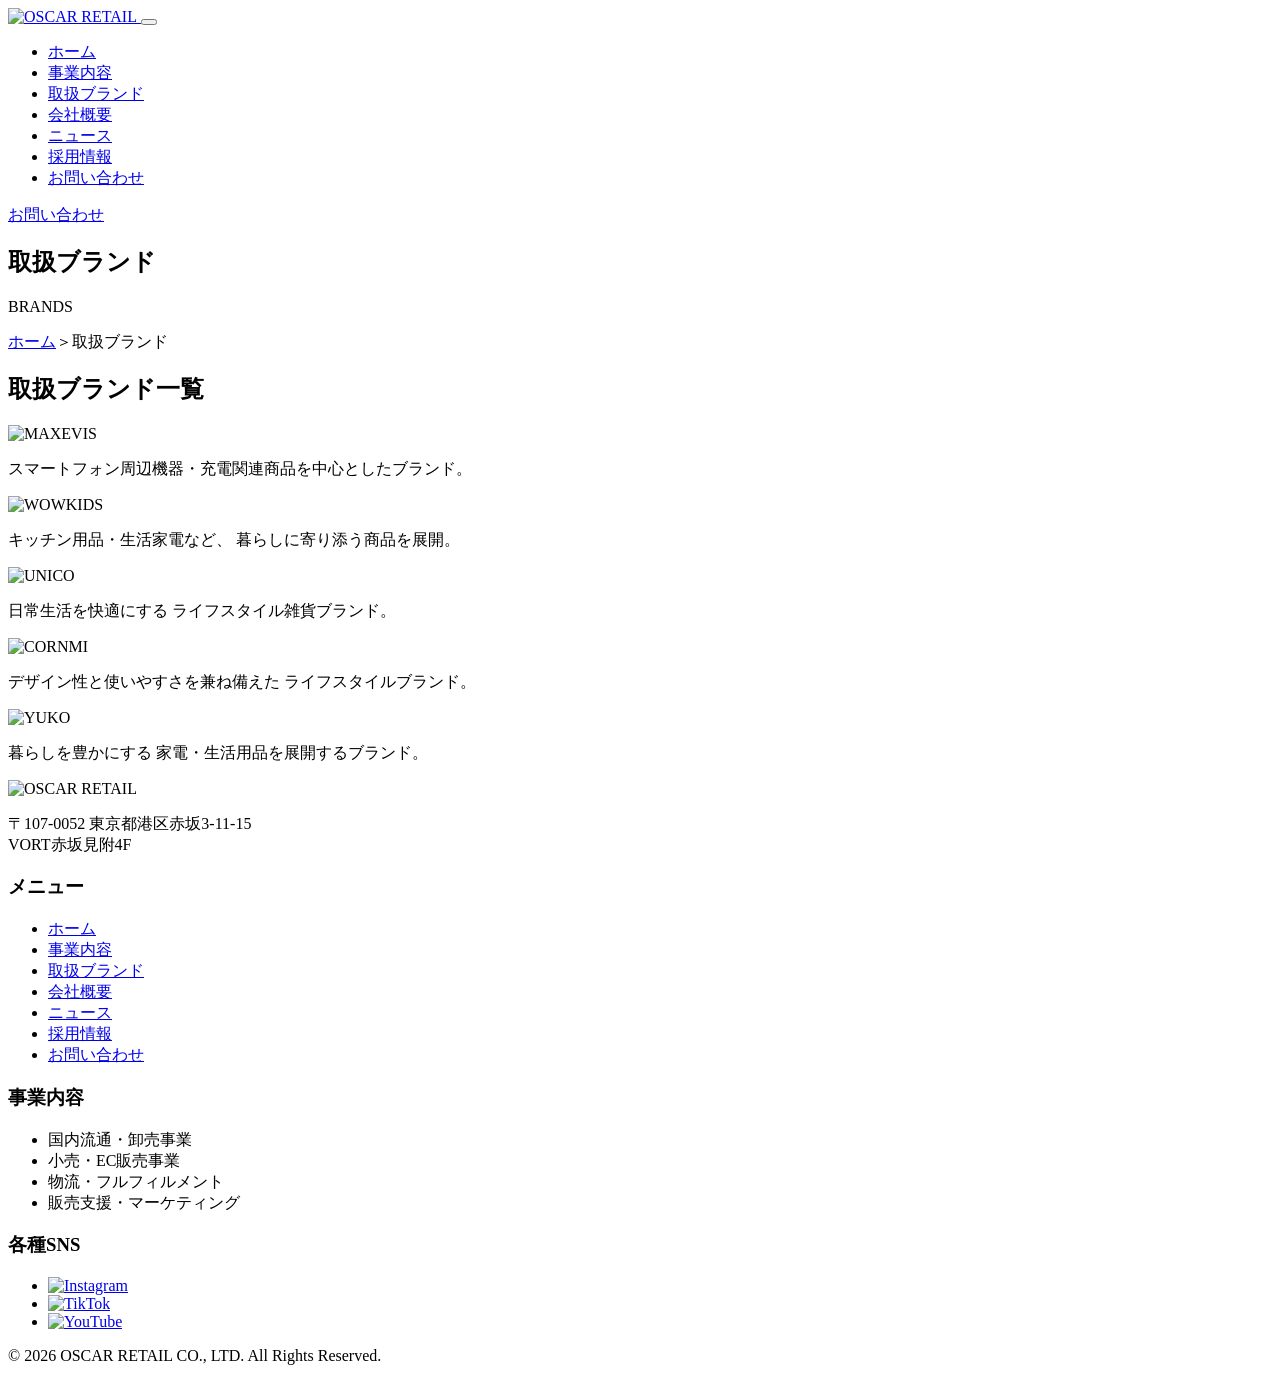
==== brands.html @ 64725816 "Create brands.html" ====
<!doctype html>
<html lang="ja">
<head>
  <meta charset="UTF-8">
  <meta name="viewport" content="width=device-width, initial-scale=1.0">
  <title>取扱ブランド｜OSCAR RETAIL</title>
  <link rel="stylesheet" href="CSS/style.css">
</head>

<body>

<header class="header">

  <div class="header-inner">

      <a href="Retail.html" class="logo">

      <img src="images/retail_logo.png" alt="OSCAR RETAIL">
    </a>

    <!-- ハンバーガー -->
    <button class="menu-btn" id="menuBtn">
      <span></span>
      <span></span>
      <span></span>
    </button>

    <nav class="nav" id="globalNav">

      <ul>
        <li><a href="Retail.html">ホーム</a></li>
        <li><a href="business.html">事業内容</a></li>
        <li><a href="brands.html">取扱ブランド</a></li>
        <li><a href="company.html">会社概要</a></li>
        <li><a href="news.html">ニュース</a></li>
        <li><a href="recruit.html">採用情報</a></li>
        <li><a href="contact.html">お問い合わせ</a></li>
      </ul>

      <a href="contact.html" class="contact-btn">
        お問い合わせ
      </a>

    </nav>

  </div>

</header>

<section class="page-visual">
  <div class="container page-visual-inner">
    <div>
      <h1>取扱ブランド</h1>
      <p>BRANDS</p>
    </div>
  </div>
</section>

<div class="breadcrumb">
  <div class="container">
    <a href="Retail.html">ホーム</a><span>＞</span><span>取扱ブランド</span>
  </div>
</div>

<section class="sub-section">
  <div class="container">

    <h2 class="company-section-title">
      取扱ブランド一覧
    </h2>

    <div class="brand-page-grid">

      <div class="brand-page-card">

        <div class="brand-page-logo">
          <img src="images/maxevis_logo.png" alt="MAXEVIS">
        </div>

        <p>
          スマートフォン周辺機器・充電関連商品を中心としたブランド。
        </p>

      </div>


      <div class="brand-page-card">

        <div class="brand-page-logo">
          <img src="images/wowkids_logo.png" alt="WOWKIDS">
        </div>

        <p>
          キッチン用品・生活家電など、
          暮らしに寄り添う商品を展開。
        </p>

      </div>


      <div class="brand-page-card">

        <div class="brand-page-logo">
          <img src="images/unico_logo.png" alt="UNICO">
        </div>

        <p>
          日常生活を快適にする
          ライフスタイル雑貨ブランド。
        </p>

      </div>


      <div class="brand-page-card">

        <div class="brand-page-logo">
          <img src="images/cornmi_logo.png" alt="CORNMI">
        </div>

        <p>
          デザイン性と使いやすさを兼ね備えた
          ライフスタイルブランド。
        </p>

      </div>


      <div class="brand-page-card">

        <div class="brand-page-logo">
          <img src="images/yuko_logo.png" alt="YUKO">
        </div>

        <p>
          暮らしを豊かにする
          家電・生活用品を展開するブランド。
        </p>

      </div>

    </div>

  </div>
</section>

 <!-- FOOTER -->
  <footer>

    <div class="container">

      <div class="footer-inner">

        <div>
          <div class="footer-logo">
            <img src="images/retail_logowhite.png" alt="OSCAR RETAIL">
          </div>
		  <p>
            〒107-0052 東京都港区赤坂3-11-15 
			<br>VORT赤坂見附4F
          </p>
        </div>

        <div>
          <h3 class="footer-title">
            メニュー
          </h3>

          <ul class="footer-menu">
            <li><a href="Retail.html">ホーム</a></li>
    <li><a href="business.html">事業内容</a></li>
    <li><a href="brands.html">取扱ブランド</a></li>
    <li><a href="company.html">会社概要</a></li>
    <li><a href="news.html">ニュース</a></li>
	 <li><a href="recruit.html">採用情報</a></li>
	  <li><a href="contact.html">お問い合わせ</a></li>
          </ul>
        </div>

        <div>
          <h3 class="footer-title">
            事業内容
          </h3>

          <ul class="footer-menu">
            <li>国内流通・卸売事業</li>
            <li>小売・EC販売事業</li>
            <li>物流・フルフィルメント</li>
            <li>販売支援・マーケティング</li>
          </ul>
        </div>

        <div>
          <h3 class="footer-title">
            各種SNS
          </h3>

        <ul class="footer-sns">
           <li>
      <a href="#">
        <img src="images/instagram_icon.png" alt="Instagram">
      </a>
    </li>

    <li>
      <a href="#">
        <img src="images/tiktok_icon.png" alt="TikTok">
      </a>
    </li>

    <li>
      <a href="#">
        <img src="images/youtube_icon.png" alt="YouTube">
      </a>
    </li>
          </ul>
        </div>

      </div>

      <div class="copyright">
        <p>&copy; 2026 OSCAR RETAIL CO., LTD. All Rights Reserved.</p>
      </div>

    </div>

  </footer>
<script src="js/main.js"></script>
</body>
</html>
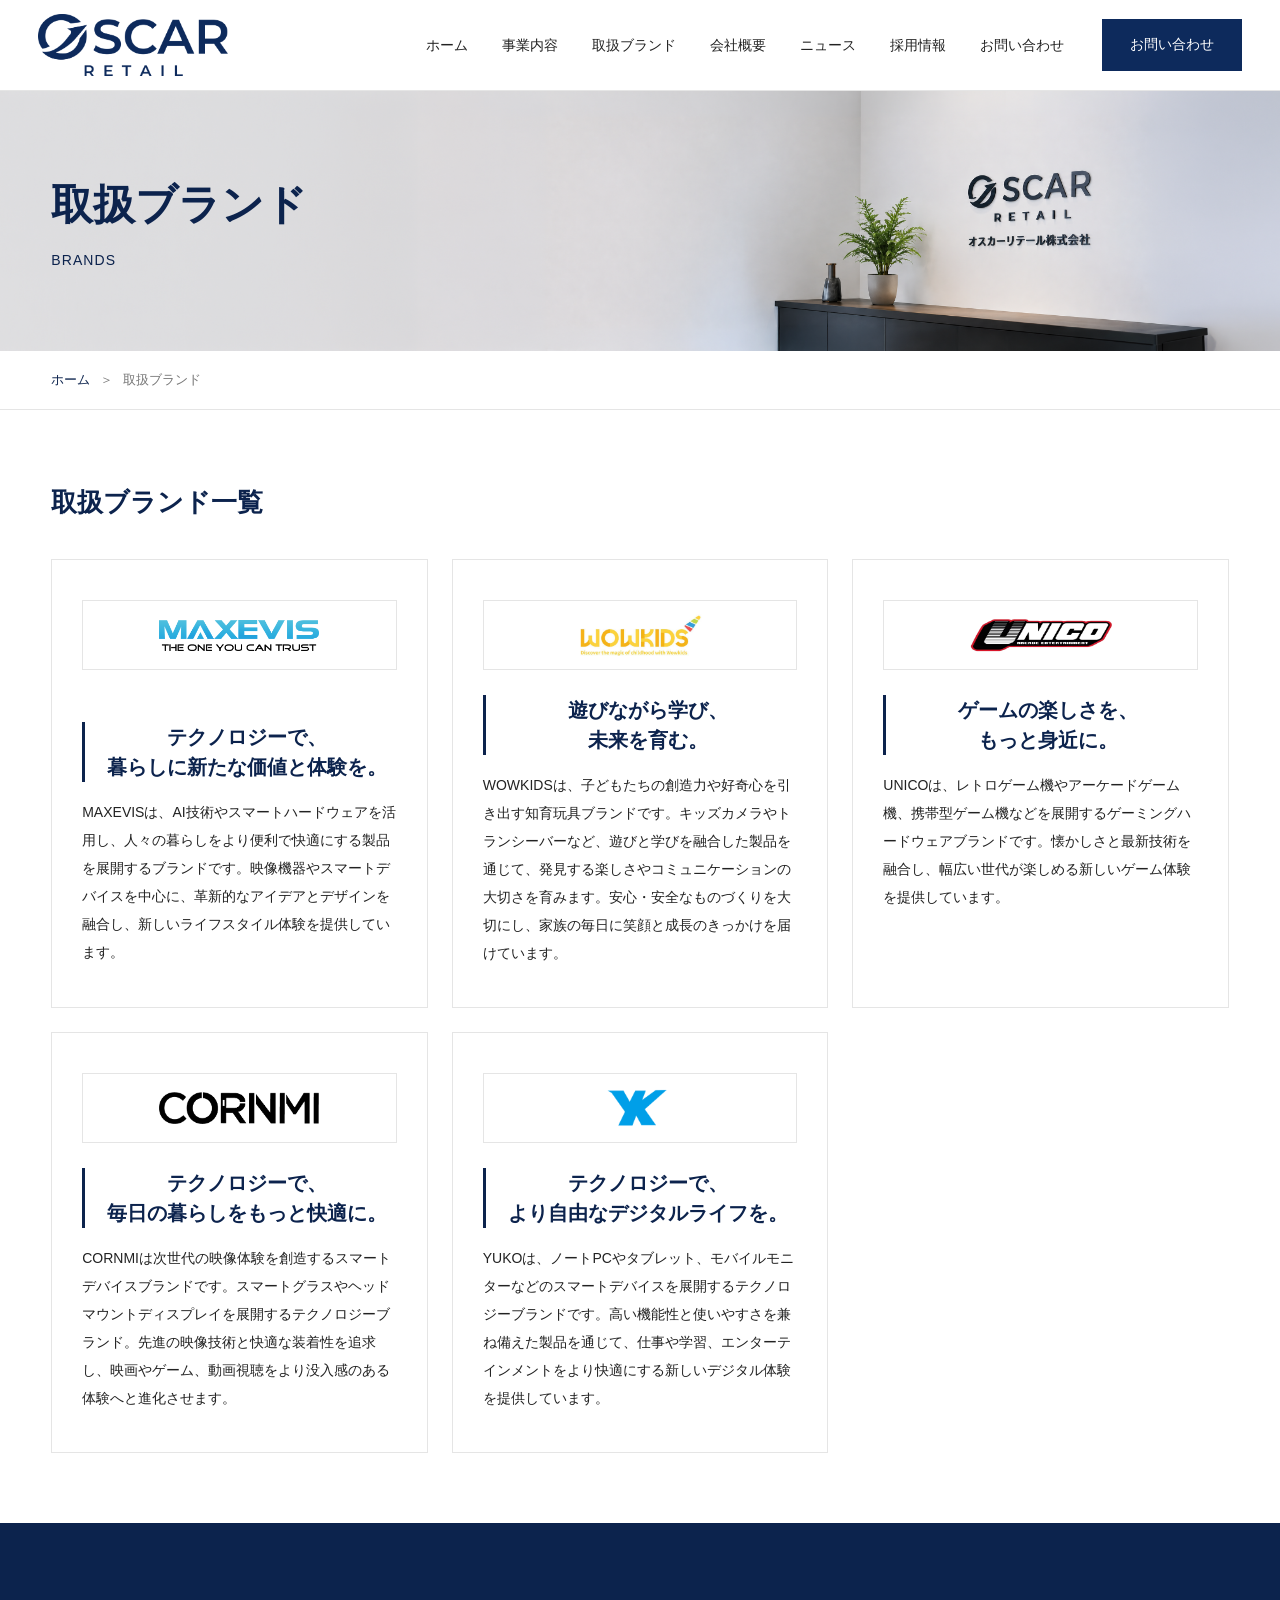
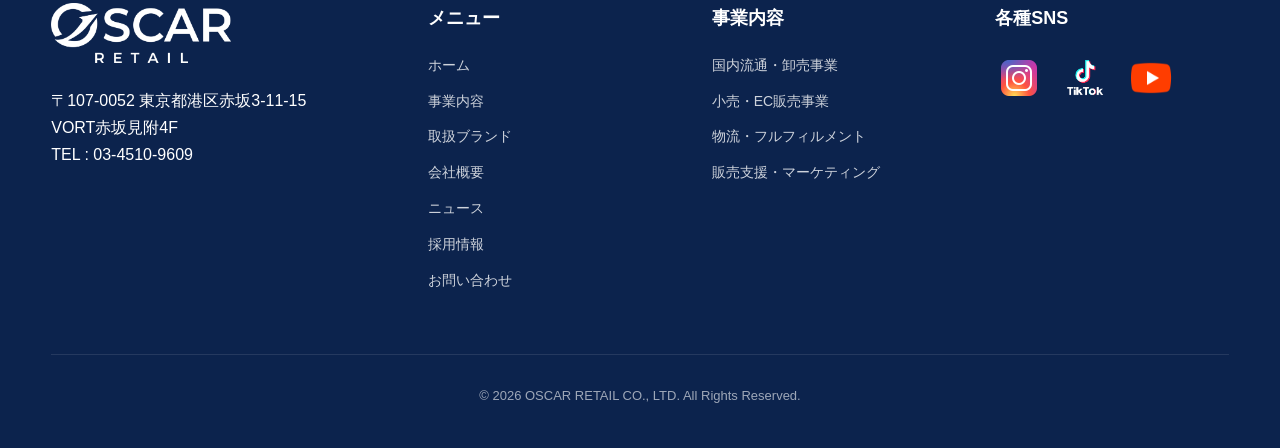
==== commit a4ba2d72: "Update brands.html" ====
--- a/brands.html
+++ b/brands.html
@@ -13,7 +13,7 @@
 
   <div class="header-inner">
 
-      <a href="Retail.html" class="logo">
+      <a href="index.html" class="logo">
 
       <img src="images/retail_logo.png" alt="OSCAR RETAIL">
     </a>
@@ -28,7 +28,7 @@
     <nav class="nav" id="globalNav">
 
       <ul>
-        <li><a href="Retail.html">ホーム</a></li>
+        <li><a href="index.html">ホーム</a></li>
         <li><a href="business.html">事業内容</a></li>
         <li><a href="brands.html">取扱ブランド</a></li>
         <li><a href="company.html">会社概要</a></li>
@@ -58,7 +58,7 @@
 
 <div class="breadcrumb">
   <div class="container">
-    <a href="Retail.html">ホーム</a><span>＞</span><span>取扱ブランド</span>
+    <a href="index.html">ホーム</a><span>＞</span><span>取扱ブランド</span>
   </div>
 </div>
 
@@ -77,8 +77,9 @@
           <img src="images/maxevis_logo.png" alt="MAXEVIS">
         </div>
 
-        <p>
-          スマートフォン周辺機器・充電関連商品を中心としたブランド。
+　　　　　　 <h3 class="brand-catch">テクノロジーで、<br>暮らしに新たな価値と体験を。</h3>
+        <p>
+          MAXEVISは、AI技術やスマートハードウェアを活用し、人々の暮らしをより便利で快適にする製品を展開するブランドです。映像機器やスマートデバイスを中心に、革新的なアイデアとデザインを融合し、新しいライフスタイル体験を提供しています。
         </p>
 
       </div>
@@ -89,10 +90,9 @@
         <div class="brand-page-logo">
           <img src="images/wowkids_logo.png" alt="WOWKIDS">
         </div>
-
-        <p>
-          キッチン用品・生活家電など、
-          暮らしに寄り添う商品を展開。
+		 <h3 class="brand-catch">遊びながら学び、<br>未来を育む。</h3>
+        <p>
+          WOWKIDSは、子どもたちの創造力や好奇心を引き出す知育玩具ブランドです。キッズカメラやトランシーバーなど、遊びと学びを融合した製品を通じて、発見する楽しさやコミュニケーションの大切さを育みます。安心・安全なものづくりを大切にし、家族の毎日に笑顔と成長のきっかけを届けています。
         </p>
 
       </div>
@@ -103,10 +103,9 @@
         <div class="brand-page-logo">
           <img src="images/unico_logo.png" alt="UNICO">
         </div>
-
-        <p>
-          日常生活を快適にする
-          ライフスタイル雑貨ブランド。
+		 <h3 class="brand-catch">ゲームの楽しさを、<br>もっと身近に。</h3>
+        <p>
+          UNICOは、レトロゲーム機やアーケードゲーム機、携帯型ゲーム機などを展開するゲーミングハードウェアブランドです。懐かしさと最新技術を融合し、幅広い世代が楽しめる新しいゲーム体験を提供しています。
         </p>
 
       </div>
@@ -117,10 +116,10 @@
         <div class="brand-page-logo">
           <img src="images/cornmi_logo.png" alt="CORNMI">
         </div>
-
-        <p>
-          デザイン性と使いやすさを兼ね備えた
-          ライフスタイルブランド。
+		 <h3 class="brand-catch">
+         テクノロジーで、<br>毎日の暮らしをもっと快適に。</h3>
+        <p>
+          CORNMIは次世代の映像体験を創造するスマートデバイスブランドです。スマートグラスやヘッドマウントディスプレイを展開するテクノロジーブランド。先進の映像技術と快適な装着性を追求し、映画やゲーム、動画視聴をより没入感のある体験へと進化させます。
         </p>
 
       </div>
@@ -131,10 +130,9 @@
         <div class="brand-page-logo">
           <img src="images/yuko_logo.png" alt="YUKO">
         </div>
-
-        <p>
-          暮らしを豊かにする
-          家電・生活用品を展開するブランド。
+		 <h3 class="brand-catch">テクノロジーで、<br>より自由なデジタルライフを。</h3>
+        <p>
+          YUKOは、ノートPCやタブレット、モバイルモニターなどのスマートデバイスを展開するテクノロジーブランドです。高い機能性と使いやすさを兼ね備えた製品を通じて、仕事や学習、エンターテインメントをより快適にする新しいデジタル体験を提供しています。
         </p>
 
       </div>
@@ -158,6 +156,7 @@
 		  <p>
             〒107-0052 東京都港区赤坂3-11-15 
 			<br>VORT赤坂見附4F
+			<br>TEL : 03-4510-9609
           </p>
         </div>
 
@@ -167,7 +166,7 @@
           </h3>
 
           <ul class="footer-menu">
-            <li><a href="Retail.html">ホーム</a></li>
+            <li><a href="index.html">ホーム</a></li>
     <li><a href="business.html">事業内容</a></li>
     <li><a href="brands.html">取扱ブランド</a></li>
     <li><a href="company.html">会社概要</a></li>
@@ -197,7 +196,7 @@
 
         <ul class="footer-sns">
            <li>
-      <a href="#">
+      <a href="https://www.instagram.com/oscarjapan.inc">
         <img src="images/instagram_icon.png" alt="Instagram">
       </a>
     </li>
@@ -209,7 +208,7 @@
     </li>
 
     <li>
-      <a href="#">
+      <a href="https://www.youtube.com/@Oscar_Japan">
         <img src="images/youtube_icon.png" alt="YouTube">
       </a>
     </li>
--- a/CSS/style.css
+++ b/CSS/style.css
@@ -0,0 +1,2842 @@
+@charset "UTF-8";
+/* CSS Document */
+ *{
+      margin:0;
+      padding:0;
+      box-sizing:border-box;
+    }
+
+    body{
+      font-family:
+      "Yu Gothic",
+      "Hiragino Kaku Gothic ProN",
+      sans-serif;
+      color:#222;
+      line-height:1.7;
+      background:#fff;
+    }
+
+    a{
+      text-decoration:none;
+      color:inherit;
+    }
+
+    img{
+      width:100%;
+      display:block;
+    }
+
+    ul{
+      list-style:none;
+    }
+
+    .container{
+      width:min(1200px, 92%);
+      margin:auto;
+    }
+
+    /* ======================
+      HEADER
+    ====================== */
+
+    header{
+      width:100%;
+      background:#fff;
+      border-bottom:1px solid #e5e5e5;
+      position:sticky;
+      top:0;
+      z-index:100;
+    }
+
+    .header-inner{
+  height:90px;
+  display:flex;
+  align-items:center;
+  justify-content:space-between;
+
+  padding:0 clamp(20px,3vw,40px);
+}
+
+    .logo{
+  display:flex;
+  flex-direction:column;
+  align-items:flex-start;
+  line-height:1;
+}
+
+.logo img{
+  width:190px;
+  height:auto;
+  display:block;
+}
+
+.logo span{
+  display:block;
+  font-size:12px;
+  margin-top:8px;
+  color:#444;
+  letter-spacing:0;
+  font-weight:700;
+}
+
+    .nav{
+      display:flex;
+      align-items:center;
+      gap:38px;
+    }
+
+    .nav ul{
+      display:flex;
+      gap:34px;
+    }
+
+    .nav a{
+      font-size:14px;
+      font-weight:500;
+    }
+
+    .contact-btn{
+      background:#0d2a5c;
+      color:#fff;
+      padding:14px 28px;
+      font-size:14px;
+      transition:.3s;
+    }
+
+    .contact-btn:hover{
+      opacity:.8;
+    }
+
+    /* ======================
+   HERO
+====================== */
+
+.hero{
+  position:relative;
+  height:650px;
+  overflow:hidden;
+  display:flex;
+  align-items:center;
+}
+
+.hero-slider,
+.hero-slider .slick-list,
+.hero-slider .slick-track,
+.hero-slide{
+  height:100%;
+}
+
+.hero-slider{
+  position:absolute;
+  inset:0;
+  z-index:0;
+}
+
+.hero-slide{
+  background-size:cover;
+  background-position:center right;
+  background-repeat:no-repeat;
+}
+
+.hero::before{
+  content:"";
+  position:absolute;
+  inset:0;
+  z-index:1;
+
+  background:linear-gradient(
+    90deg,
+    rgba(255,255,255,.95) 0%,
+    rgba(255,255,255,.85) 20%,
+    rgba(255,255,255,.25) 45%,
+    rgba(255,255,255,0) 100%
+  );
+}
+
+.hero-content{
+  position:relative;
+  z-index:2;
+  width:min(1200px, 92%);
+  margin:0 auto;
+
+  padding-left:60px;
+}
+
+/* 3dots */
+.hero .slick-dots{
+  position:absolute;
+  bottom:28px;
+  left:50%;
+  transform:translateX(-50%);
+  z-index:3;
+}
+
+/* label */
+
+.hero-label{
+  display:inline-block;
+
+  background:#0c234d;
+  color:#fff;
+
+  font-size:14px;
+  font-weight:700;
+
+  padding:8px 22px;
+
+  margin-bottom:24px;
+}
+
+/* title */
+
+.hero h1{
+  font-size:55px;
+  line-height:1.3;
+
+  color:#111;
+
+  margin-bottom:30px;
+
+  font-weight:700;
+}
+
+/* text */
+
+.hero p{
+  font-size:18px;
+  line-height:2;
+
+  color:#555;
+
+  margin-bottom:40px;
+}
+
+/* button */
+
+.hero-btn{
+  display:inline-flex;
+  align-items:center;
+  justify-content:center;
+
+  gap:24px;
+
+  width:240px;
+  height:60px;
+
+  background:#102d63;
+  color:#fff;
+
+  font-size:15px;
+  font-weight:700;
+
+  transition:.3s;
+}
+
+.hero-btn:hover{
+  opacity:.85;
+}
+
+.hero-btn span{
+  font-size:18px;
+}
+/* ======================
+   HERO responsive
+====================== */
+
+/* tablet */
+@media(max-width:1024px){
+
+  .hero{
+    height:560px;
+  }
+
+  .hero-content{
+    padding-left:30px;
+  }
+
+  .hero h1{
+    font-size:48px;
+  }
+
+}
+
+/* mobile */
+@media(max-width:768px){
+
+  .hero{
+    height:520px;
+
+    background-position:center;
+  }
+
+  .hero::before{
+    background:rgba(255,255,255,.72);
+  }
+
+  .hero-content{
+    padding-left:0;
+  }
+
+  .hero-label{
+    font-size:12px;
+    padding:7px 18px;
+  }
+
+  .hero h1{
+    font-size:34px;
+    line-height:1.45;
+
+    margin-bottom:24px;
+  }
+
+  .hero p{
+    font-size:15px;
+    line-height:2;
+
+    margin-bottom:32px;
+  }
+
+  .hero-btn{
+    width:220px;
+    height:56px;
+
+    font-size:14px;
+  }
+
+}
+
+/* small mobile */
+@media(max-width:480px){
+
+  .hero{
+    height:480px;
+  }
+
+  .hero h1{
+    font-size:30px;
+  }
+
+  .hero p{
+    font-size:14px;
+  }
+
+  .hero-btn{
+    width:200px;
+    height:52px;
+  }
+
+}
+
+    /* ======================
+      SECTION COMMON
+    ====================== */
+
+    section{
+      padding:30px 0;
+    }
+
+    .section-head{
+      display:flex;
+      justify-content:space-between;
+      align-items:flex-end;
+      margin-bottom:40px;
+    }
+
+    .section-title{
+      font-size:38px;
+      font-weight:700;
+      line-height:1.4;
+    }
+
+    .section-title span{
+      display:block;
+      font-size:13px;
+      color:#777;
+      letter-spacing:1px;
+      margin-top:8px;
+    }
+
+    .more-link{
+      font-size:14px;
+      color:#102d63;
+    }
+
+    /* ======================
+      NEWS
+    ====================== */
+
+   .news-list{
+  display:grid;
+  grid-template-columns:1fr 1fr;
+  gap:80px;
+  border-top:1px solid #ddd;
+  padding-top:22px;
+}
+
+.news-column{
+  display:grid;
+  gap:16px;
+}
+
+.news-item{
+  display:grid;
+  grid-template-columns:100px 78px 1fr;
+  gap:16px;
+  align-items:center;
+}
+
+.news-date{
+  font-size:13px;
+  color:#333;
+}
+
+.news-category{
+  background:#102d63;
+  color:#fff;
+  text-align:center;
+  font-size:11px;
+  line-height:1;
+  padding:5px 8px;
+}
+
+.news-category-light{
+  background:#fff;
+  color:#102d63;
+  border:1px solid #102d63;
+}
+
+.news-item p{
+  font-size:13px;
+  line-height:1.7;
+  color:#333;
+}
+
+@media(max-width:768px){
+
+  .news-list{
+    grid-template-columns:1fr;
+    gap:18px;
+  }
+
+  .news-item{
+    grid-template-columns:90px 72px 1fr;
+    gap:12px;
+  }
+
+}
+    /* ======================
+      BRAND
+    ====================== */
+
+    .brand-grid{
+      display:grid;
+      grid-template-columns:repeat(5,1fr);
+      gap:20px;
+    }
+
+    .brand-card{
+      border:1px solid #ddd;
+      height:130px;
+      display:flex;
+      align-items:center;
+      justify-content:center;
+      background:#fff;
+      transition:.3s;
+    }
+
+    .brand-card:hover{
+      transform:translateY(-4px);
+      box-shadow:0 10px 30px rgba(0,0,0,.08);
+    }
+
+    .brand-card img{
+      width:65%;
+      object-fit:contain;
+    }
+	/* ======================
+   BRAND responsive
+====================== */
+
+/* tablet */
+@media(max-width:1024px){
+
+  .brand-grid{
+    grid-template-columns:repeat(3,1fr);
+    gap:16px;
+  }
+
+}
+
+/* mobile */
+@media(max-width:768px){
+
+  .brand-grid{
+    grid-template-columns:repeat(2,1fr);
+    gap:14px;
+  }
+
+  .brand-card{
+    height:110px;
+    padding:16px;
+  }
+
+  .brand-card img{
+    width:70%;
+  }
+
+}
+
+/* small mobile */
+@media(max-width:480px){
+
+  .brand-grid{
+    grid-template-columns:1fr;
+  }
+
+  .brand-card{
+    height:100px;
+  }
+
+  .brand-card img{
+    width:55%;
+  }
+
+}
+
+    /* ======================
+      ONLINE STORE
+    ====================== */
+
+    .store-grid{
+      display:grid;
+      grid-template-columns:repeat(4,1fr);
+      gap:20px;
+    }
+
+    .store-card{
+      border:1px solid #ddd;
+      background:#fff;
+      padding:40px 20px;
+      text-align:center;
+      transition:.3s;
+    }
+
+    .store-card:hover{
+      transform:translateY(-4px);
+      box-shadow:0 10px 30px rgba(0,0,0,.08);
+    }
+
+    .store-card img{
+      height:85px;
+      object-fit:contain;
+      margin-bottom:20px;
+    }
+
+    .store-card p{
+      font-size:14px;
+    }
+/* ======================
+   ONLINE STORE responsive
+====================== */
+
+/* tablet */
+@media(max-width:1024px){
+
+  .store-grid{
+    grid-template-columns:repeat(3,1fr);
+    gap:16px;
+  }
+
+}
+
+/* mobile */
+@media(max-width:768px){
+
+  .store-grid{
+    grid-template-columns:repeat(2,1fr);
+    gap:14px;
+  }
+
+  .store-card{
+    padding:30px 16px;
+  }
+
+  .store-card img{
+    height:34px;
+    margin-bottom:16px;
+  }
+
+  .store-card p{
+    font-size:13px;
+  }
+
+}
+
+/* small mobile */
+@media(max-width:480px){
+
+  .store-grid{
+    grid-template-columns:1fr;
+  }
+
+  .store-card{
+    padding:22px 16px;
+  }
+
+  .store-card img{
+    height:32px;
+  }
+
+}
+/* ======================
+      OPEN SOON
+    ====================== */
+
+.store-card{
+  position:relative;
+}
+
+.coming-badge{
+  position:absolute;
+  top:14px;
+  right:14px;
+
+  background:#0c234d;
+  color:#fff;
+
+  font-size:9px;
+  font-weight:600;
+  letter-spacing:.08em;
+
+  padding:4px 10px;
+  border-radius:20px;
+}
+
+.store-card.is-coming{
+  opacity:.75;
+  pointer-events:none;
+}
+
+@media(max-width:768px){
+
+  .coming-badge{
+    top:10px;
+    right:10px;
+    font-size:7px;
+    padding:3px 8px;
+  }
+
+}
+
+    /* ======================
+      BUSINESS
+    ====================== */
+
+    .business-grid{
+  display:grid;
+  grid-template-columns:repeat(4,1fr);
+  gap:0;
+  border:1px solid #e4e4e4;
+}
+
+.business-card{
+  padding:28px 24px;
+  background:#fff;
+  text-align:center;
+  transition:.3s;
+  border-right:1px solid #e4e4e4;
+}
+
+.business-card:last-child{
+  border-right:none;
+}
+
+.business-icon{
+  width:55px;
+  height:55px;
+  margin:0 auto 18px;
+}
+
+.business-icon img{
+  width:100%;
+  height:100%;
+  object-fit:contain;
+}
+
+.business-card h3{
+  font-size:15px;
+  margin-bottom:12px;
+  color:#102d63;
+  font-weight:700;
+}
+
+.business-card p{
+  font-size:12px;
+  line-height:1.8;
+  color:#555;
+}
+/* business responsive */
+
+@media(max-width:1024px){
+
+  .business-grid{
+    grid-template-columns:repeat(2,1fr);
+  }
+
+}
+
+@media(max-width:768px){
+
+  .business-grid{
+    grid-template-columns:1fr;
+  }
+
+  .business-card{
+    border-right:none;
+    border-bottom:1px solid #e4e4e4;
+    padding:36px 24px;
+  }
+
+  .business-card:last-child{
+    border-bottom:none;
+  }
+
+}
+
+   /* ======================
+   CONCEPT MESSAGE
+====================== */
+
+.concept-section{
+  position:relative;
+  overflow:hidden;
+  height:480px;
+
+  background:
+    linear-gradient(
+      90deg,
+      #eef4fb 0%,
+      rgba(238,244,251,.98) 22%,
+      rgba(238,244,251,.85) 36%,
+      rgba(238,244,251,.55) 50%,
+      rgba(238,244,251,.22) 66%,
+      rgba(238,244,251,0) 82%
+    ),
+    url("../images/concept-bg2.png");
+
+  background-repeat:no-repeat;
+  background-size:100% auto;
+  background-position:right center;
+}
+
+/* Tablet */
+@media (max-width:1024px){
+
+  .concept-section{
+    height:420px;
+
+    background-size:140% auto;
+    background-position:center center;
+  }
+
+}
+/* Mobile */
+@media(max-width:768px){
+
+  .concept-section{
+    background:
+      linear-gradient(
+        180deg,
+        rgba(238,244,251,.70) 0%,
+        rgba(238,244,251,.68) 45%,
+        rgba(238,244,251,.62) 100%
+      ),
+      url("../images/concept-bg2.png");
+
+    background-size:cover;
+    background-position:right top;
+  }
+
+}
+/* 背景画像
+
+.concept-bg{
+transform:scale(1.03);
+  position:absolute;
+  inset:0;
+
+  width:100%;
+  height:100%;
+
+  object-fit:contain;
+  object-position:right center;
+}
+
+.concept-overlay{
+  background:linear-gradient(
+    90deg,
+    rgba(238,244,251,1) 0%,
+    rgba(238,244,251,.95) 25%,
+    rgba(238,244,251,.75) 45%,
+    rgba(238,244,251,.35) 65%,
+    rgba(238,244,251,.08) 85%,
+    rgba(238,244,251,0) 100%
+  );
+} */ 
+
+/* 中身 */
+
+.concept-inner{
+  position:relative;
+  z-index:2;
+
+  height:100%;
+
+  display:flex;
+  align-items:center;
+}
+
+.concept-content{
+  max-width:620px;
+}
+
+/* タイトル */
+
+.concept-content h2{
+  font-size:32px;
+  line-height:1.35;
+  margin-bottom:16px;
+
+  color:#111;
+  font-weight:700;
+}
+
+/* テキスト */
+
+.concept-subtitle{
+  font-size:16px;
+  font-weight:700;
+  color:#111;
+  margin-bottom:8px;
+}
+
+.concept-content h2{
+  font-size:32px;
+  line-height:1.35;
+  margin-bottom:18px;
+  color:#111;
+  font-weight:700;
+}
+
+.concept-text{
+  font-size:16px;
+  line-height:2;
+  color:#444;
+  margin-bottom:28px;
+}
+
+/* ボタン */
+
+.concept-btn{
+  display:inline-flex;
+  align-items:center;
+  justify-content:center;
+
+  gap:24px;
+
+  width:220px;
+  height:56px;
+
+  background:#0c234d;
+  color:#fff;
+
+  font-size:14px;
+  font-weight:700;
+}
+
+.concept-btn span{
+  transition:.3s;
+}
+
+.concept-btn:hover span{
+  transform:translateX(4px);
+}
+
+/* concept responsive */
+
+@media(max-width:768px){
+
+  .concept-section{
+    height:auto;
+    min-height:520px;
+    padding:70px 0;
+  }
+
+  .concept-bg{
+    object-fit:cover;
+    object-position:center right;
+    opacity:.55;
+  }
+
+  .concept-overlay{
+    background:rgba(255,255,255,.58);
+  }
+
+  .concept-inner{
+    height:auto;
+    min-height:420px;
+    display:flex;
+    align-items:center;
+  }
+
+  .concept-content{
+    max-width:100%;
+  }
+
+  .concept-content h2{
+    font-size:32px;
+    line-height:1.45;
+  }
+
+  .concept-content p{
+    font-size:15px;
+    line-height:2;
+  }
+
+}
+
+@media(max-width:420px){
+
+  .concept-section{
+    min-height:500px;
+  }
+
+  .concept-bg{
+    opacity:.62;
+    object-position:center right;
+  }
+
+  .concept-overlay{
+    background:rgba(255,255,255,.5);
+  }
+
+  .concept-content h2{
+    font-size:24px;
+  }
+
+  .concept-content p{
+    font-size:12px;
+  }
+
+}
+/* ======================
+   CTA BANNER
+====================== */
+
+.cta-inner{
+  position:relative;
+
+  width:92%;
+  max-width:1200px;
+  min-height:220px;
+  margin:0 auto;
+
+  padding:0 clamp(30px,6vw,90px);
+
+  display:flex;
+  align-items:center;
+  justify-content:space-between;
+
+  overflow:hidden;
+
+  background-image:url("../images/cta-bg.png");
+  background-repeat:no-repeat;
+  background-size:60% auto;
+  background-position:right;
+
+  color:#fff;
+}
+
+.cta-inner::before{
+  content:"";
+  position:absolute;
+  inset:0;
+
+  background:linear-gradient(
+    90deg,
+    #0c234d 0%,
+    #0c234d 38%,
+    rgba(12,35,77,.92) 48%,
+    rgba(12,35,77,.65) 62%,
+    rgba(12,35,77,.32) 78%,
+    rgba(12,35,77,0) 100%
+  );
+}
+
+.cta-text,
+.cta-btn{
+  position:relative;
+  z-index:2;
+}
+
+.cta-btn{
+  display:inline-flex;
+  align-items:center;
+  gap:18px;
+
+  height:64px;
+  padding:0 38px;
+
+  background:#0c234d;
+  color:#fff;
+
+  font-size:18px;
+  font-weight:700;
+}
+/* ======================
+   CTA responsive
+====================== */
+
+@media(max-width:768px){
+
+  .cta-banner{
+    padding-top:30px;
+    padding-bottom:40px;
+  }
+
+  .cta-inner{
+    min-height:180px;
+    padding:30px 24px;
+    flex-direction:column;
+    align-items:flex-start;
+    justify-content:center;
+    gap:24px;
+
+    background-size:cover;
+    background-position:center;
+  }
+
+  .cta-inner::before{
+    background:linear-gradient(
+      90deg,
+      rgba(12,35,77,.95) 0%,
+      rgba(12,35,77,.82) 40%,
+      rgba(12,35,77,.30) 90%
+    );
+  }
+
+  .cta-text h2{
+    font-size:18px;
+    line-height:1.5;
+  }
+
+  .cta-text p{
+    font-size:12px;
+  }
+
+  .cta-btn{
+    width:220px;
+    height:56px;
+    font-size:14px;
+    padding:0 28px;
+  }
+
+}
+    /* ======================
+      FOOTER
+    ====================== */
+
+    footer{
+      background:#0c234d;
+      color:#fff;
+      padding:80px 0 40px;
+    }
+
+    .footer-inner{
+      display:grid;
+      grid-template-columns:1.4fr 1fr 1fr 1fr;
+      gap:50px;
+      margin-bottom:50px;
+    }
+
+    .footer-logo img{
+  width:180px;
+  height:auto;
+  display:block;
+  margin-bottom:24px;
+}
+
+    .footer-title{
+      font-size:18px;
+      margin-bottom:20px;
+      font-weight:700;
+    }
+
+    .footer-menu li{
+      margin-bottom:12px;
+      color:rgba(255,255,255,.8);
+      font-size:14px;
+    }
+
+    .copyright{
+      text-align:center;
+      font-size:13px;
+      color:rgba(255,255,255,.6);
+      border-top:1px solid rgba(255,255,255,.1);
+      padding-top:30px;
+    }
+	
+	/* ======================
+   footer sns
+====================== */
+
+.footer-sns{
+  display:flex;
+  align-items:center;
+  gap:18px;
+}
+
+.footer-sns img{
+  width:48px;
+  height:48px;
+  object-fit:contain;
+  transition:.3s;
+}
+
+.footer-sns a:hover img{
+  opacity:.7;
+  transform:translateY(-2px);
+}
+/* ======================
+   FOOTER responsive
+====================== */
+
+/* tablet */
+@media(max-width:1024px){
+
+  .footer-inner{
+    grid-template-columns:1fr 1fr;
+    gap:40px;
+  }
+
+}
+
+/* mobile */
+@media(max-width:768px){
+
+  footer{
+    padding:60px 0 30px;
+  }
+
+  .footer-inner{
+    grid-template-columns:1fr;
+    gap:36px;
+    margin-bottom:40px;
+  }
+
+  .footer-logo{
+    font-size:34px;
+    margin-bottom:16px;
+  }
+
+  .footer-title{
+    font-size:16px;
+    margin-bottom:16px;
+  }
+
+  .footer-menu li{
+    font-size:13px;
+    margin-bottom:10px;
+  }
+
+  .copyright{
+    font-size:12px;
+    padding-top:24px;
+  }
+
+}
+
+/* small mobile */
+@media(max-width:480px){
+
+  .footer-logo{
+    font-size:30px;
+  }
+
+  .footer-title{
+    font-size:15px;
+  }
+
+}
+/* ======================
+   CONTACT PAGE
+====================== */
+
+.sub-section{
+  padding:80px 0;
+}
+
+.contact-layout{
+  display:grid;
+  grid-template-columns:1fr;
+  gap:50px;
+}
+
+/* 左テキスト */
+
+.contact-lead h2{
+  font-size:34px;
+  line-height:1.6;
+  color:#111;
+  margin-bottom:20px;
+  font-weight:700;
+}
+
+.contact-lead p{
+  font-size:15px;
+  line-height:2;
+  color:#555;
+}
+
+/* フォーム */
+
+.contact-form{
+  display:grid;
+  gap:24px;
+}
+
+.contact-form label{
+  display:grid;
+  gap:10px;
+  font-size:14px;
+  font-weight:700;
+  color:#0c234d;
+}
+
+.contact-form input,
+.contact-form select,
+.contact-form textarea{
+  width:100%;
+  padding:16px;
+  border:1px solid #ddd;
+  background:#fff;
+  font-size:14px;
+  font-family:inherit;
+  transition:.3s;
+}
+
+/* フォーカス */
+
+.contact-form input:focus,
+.contact-form select:focus,
+.contact-form textarea:focus{
+  outline:none;
+  border-color:#0c234d;
+  box-shadow:0 0 0 3px rgba(12,35,77,.08);
+}
+
+.contact-form textarea{
+  min-height:220px;
+  resize:vertical;
+}
+
+/* select */
+
+.contact-form select{
+  appearance:none;
+  background-image:url("data:image/svg+xml,%3Csvg xmlns='http://www.w3.org/2000/svg' width='14' height='14' viewBox='0 0 24 24' fill='none' stroke='%230c234d' stroke-width='2' stroke-linecap='round' stroke-linejoin='round'%3E%3Cpolyline points='6 9 12 15 18 9'%3E%3C/polyline%3E%3C/svg%3E");
+  background-repeat:no-repeat;
+  background-position:right 16px center;
+  background-size:14px;
+}
+
+/* ボタン */
+
+.contact-form button{
+  width:240px;
+  height:56px;
+  border:none;
+  background:#0c234d;
+  color:#fff;
+  font-size:15px;
+  font-weight:700;
+  cursor:pointer;
+  transition:.3s;
+}
+
+.contact-form button:hover{
+  opacity:.85;
+}
+
+/* ======================
+   RESPONSIVE
+====================== */
+
+@media(max-width:900px){
+
+  .contact-layout{
+    grid-template-columns:1fr;
+    gap:50px;
+  }
+
+}
+
+@media(max-width:600px){
+
+  .sub-section{
+    padding:60px 0;
+  }
+
+  .contact-lead h2{
+    font-size:28px;
+    line-height:1.5;
+  }
+
+  .contact-lead p{
+    font-size:14px;
+  }
+
+  .contact-form{
+    gap:20px;
+  }
+
+  .contact-form input,
+  .contact-form select,
+  .contact-form textarea{
+    padding:14px;
+    font-size:14px;
+  }
+
+  .contact-form textarea{
+    min-height:180px;
+  }
+
+  .contact-form button{
+    width:100%;
+    height:54px;
+  }
+
+}
+/* ======================
+   CONTACT TYPE
+====================== */
+
+.contact-type-section{
+  margin-bottom:70px;
+  text-align:center;
+}
+
+.contact-type-title{
+  font-size:22px;
+  color:#0c234d;
+  margin-bottom:32px;
+  position:relative;
+}
+
+.contact-type-title::after{
+  content:"";
+  display:block;
+  width:34px;
+  height:2px;
+  background:#0c234d;
+  margin:12px auto 0;
+}
+
+.contact-type-grid{
+  display:grid;
+  grid-template-columns:repeat(4,1fr);
+  gap:20px;
+}
+
+.contact-type-card{
+  position:relative;
+  border:1px solid #ddd;
+  padding:34px 20px;
+  background:#fff;
+  cursor:pointer;
+  transition:.3s;
+  text-align:center;
+}
+
+.contact-type-card input{
+  position:absolute;
+  top:18px;
+  left:18px;
+}
+
+.contact-type-card.active{
+  background:#0c234d;
+  color:#fff;
+  border-color:#0c234d;
+}
+
+.contact-type-card.active h3,
+.contact-type-card.active p{
+  color:#fff;
+}
+.contact-type-card:hover h3,
+.contact-type-card:hover p{
+  color:#fff;
+}
+
+.contact-type-card h3{
+  font-size:18px;
+  color:#0c234d;
+  margin-bottom:10px;
+}
+
+.contact-type-card p{
+  font-size:13px;
+  color:#555;
+  line-height:1.7;
+}
+
+/* アイコンサイズ統一 */
+
+.contact-type-icon{
+  height:80px;
+  margin:0 auto 24px;
+
+  display:flex;
+  align-items:center;
+  justify-content:center;
+}
+
+.contact-type-icon img{
+  height:60px;
+  width:auto;
+  display:block;
+}
+
+.contact-type-note{
+  margin-top:22px;
+  font-size:13px;
+  color:#555;
+}
+
+.contact-type-card img{
+  filter:none;
+}
+
+.contact-type-card:hover img,
+.contact-type-card.is-active img{
+  filter:brightness(0) invert(1);
+}
+
+
+@media(max-width:900px){
+
+  .contact-type-grid{
+    grid-template-columns:repeat(2,1fr);
+  }
+
+}
+
+@media(max-width:600px){
+
+  .contact-type-grid{
+    grid-template-columns:1fr;
+  }
+
+  .contact-type-card{
+    padding:28px 20px;
+  }
+
+}
+.contact-form-title{
+  font-size:24px;
+  color:#0c234d;
+  margin-bottom:28px;
+  position:relative;
+}
+
+.contact-form-title::after{
+  content:"";
+  display:block;
+  width:40px;
+  height:2px;
+  background:#0c234d;
+  margin-top:10px;
+}
+
+.privacy-check{
+  display:flex;
+  justify-content:center;
+  align-items:center;
+  gap:10px;
+  margin-top:30px;
+}
+
+.contact-submit{
+  display:flex;
+  justify-content:center;
+  margin-top:25px;
+}
+
+.contact-submit button{
+  width:360px;
+  height:58px;
+
+  background:#0c234d;
+  color:#fff;
+
+  border:none;
+  cursor:pointer;
+
+  font-size:15px;
+  font-weight:700;
+}
+
+.contact-tel-box{
+  margin:50px auto 0;
+  width:100%;
+  border:1px solid #ddd;
+  padding:28px 70px;
+
+  display:grid;
+  grid-template-columns:1fr 1px 1fr;
+  align-items:center;
+  gap:50px;
+}
+
+.tel-info{
+  display:flex;
+  align-items:center;
+  justify-content:center;
+  gap:22px;
+}
+
+.tel-icon{
+  width:50px;
+  height:50px;
+  object-fit:contain;
+}
+
+.tel-title{
+  font-size:16px;
+  font-weight:700;
+  color:#0c234d;
+  margin-bottom:6px;
+  white-space:nowrap;
+}
+
+.tel-time{
+  font-size:13px;
+  color:#555;
+  white-space:nowrap;
+}
+
+.tel-divider{
+  width:1px;
+  height:64px;
+  background:#ddd;
+}
+
+.tel-number{
+  display:flex;
+  align-items:center;
+  justify-content:center;
+  gap:18px;
+
+  font-size:32px;
+  font-weight:700;
+  color:#0c234d;
+  white-space:nowrap;
+}
+
+.tel-number-icon{
+  width:50px;
+  height:50px;
+  object-fit:contain;
+}
+
+/* responsive */
+
+@media(max-width:768px){
+
+  .contact-tel-box{
+    grid-template-columns:1fr;
+    gap:24px;
+    padding:28px 24px;
+    text-align:center;
+  }
+
+  .tel-info{
+    flex-direction:column;
+    gap:14px;
+  }
+
+  .tel-divider{
+    width:100%;
+    height:1px;
+  }
+
+  .tel-number{
+    font-size:24px;
+  }
+
+}
+
+
+    
+/* =========================
+   下層ページ共通
+========================= */
+
+.page-visual{
+  height:280px;
+  background:
+    linear-gradient(
+      90deg,
+      rgba(255,255,255,.95) 0%,
+      rgba(255,255,255,.75) 45%,
+      rgba(255,255,255,.2) 100%
+    ),
+    #eef2f6;
+  display:flex;
+  align-items:center;
+}
+
+.page-visual-inner{
+  height:100%;
+  display:flex;
+  align-items:center;
+}
+
+.page-visual h1{
+  font-size:42px;
+  color:#0c234d;
+  margin-bottom:8px;
+}
+
+.page-visual p{
+  font-size:13px;
+  letter-spacing:.08em;
+  color:#0c234d;
+}
+
+.breadcrumb{
+  padding:18px 0;
+  border-bottom:1px solid #e5e5e5;
+  font-size:13px;
+  color:#777;
+}
+
+.breadcrumb a{
+  color:#0c234d;
+}
+
+.breadcrumb span{
+  margin-left:10px;
+}
+
+
+
+/* =========================
+   会社概要ページ
+========================= */
+
+.company-message,
+.philosophy,
+.company-profile,
+.group-company{
+  padding:70px 0;
+}
+
+.company-section-title{
+  font-size:26px;
+  color:#0c234d;
+  margin-bottom:35px;
+  font-weight:700;
+}
+
+.message-layout{
+  display:grid;
+  grid-template-columns:330px 1fr;
+  gap:60px;
+  align-items:start;
+}
+
+.message-photo{
+  background:#f1f3f5;
+  min-height:360px;
+}
+
+.message-photo img{
+  width:100%;
+  height:100%;
+  object-fit:cover;
+}
+
+.message-body h3{
+  font-size:30px;
+  line-height:1.7;
+  color:#0c234d;
+  margin-bottom:25px;
+}
+
+.message-body p{
+  margin-bottom:18px;
+  color:#333;
+  line-height:2;
+}
+
+.president-name{
+  margin-top:30px;
+  font-weight:700;
+}
+
+/* 理念 */
+
+.philosophy{
+  background:#fafafa;
+}
+
+.philosophy-grid{
+  display:grid;
+  grid-template-columns:repeat(3,1fr);
+  gap:28px;
+}
+
+.philosophy-card{
+  background:#fff;
+  padding:45px 35px;
+  text-align:center;
+  border:1px solid #e5e5e5;
+}
+
+.philosophy-icon{
+  font-size:38px;
+  color:#0c234d;
+  margin-bottom:20px;
+}
+
+.philosophy-card h3{
+  font-size:20px;
+  color:#0c234d;
+  margin-bottom:15px;
+}
+
+.philosophy-card p{
+  font-size:14px;
+  line-height:2;
+}
+
+/* 会社概要テーブル */
+
+.company-table{
+  width:100%;
+  border-collapse:collapse;
+  border:1px solid #ddd;
+}
+
+.company-table th,
+.company-table td{
+  border:1px solid #ddd;
+  padding:22px 26px;
+  text-align:left;
+  vertical-align:top;
+  font-size:15px;
+}
+
+.company-table th{
+  width:230px;
+  background:#f7f8fa;
+  color:#0c234d;
+  font-weight:700;
+}
+
+.company-map-link{
+  display:inline-block;
+  margin-top:8px;
+
+  color:#0c234d;
+  font-size:14px;
+  font-weight:600;
+
+  text-decoration:none;
+}
+
+.company-map-link:hover{
+  text-decoration:underline;
+}
+
+/* グループ会社 */
+
+/* ======================
+   GROUP COMPANY
+====================== */
+
+.group-company{
+  padding:100px 0;
+}
+
+.group-list{
+  border-top:1px solid #ddd;
+  border-left:1px solid #ddd;
+  border-right:1px solid #ddd;
+}
+
+.group-row{
+  display:grid;
+  grid-template-columns:1fr 220px;
+
+  align-items:center;
+
+  border-bottom:1px solid #ddd;
+
+  min-height:110px;
+
+  padding:25px 35px;
+}
+
+.group-info h3{
+  font-size:16px;
+  font-weight:700;
+  margin-bottom:10px;
+  color:#222;
+}
+
+.group-info p{
+  font-size:14px;
+  line-height:1.9;
+  color:#555;
+}
+
+.group-map{
+  font-size:14px;
+  color:#0c234d;
+  text-decoration:underline;
+  justify-self:end;
+  transition:.3s;
+}
+
+.group-map:hover{
+  opacity:.7;
+}
+
+/* active nav */
+
+.nav .is-active{
+  color:#0c234d;
+  font-weight:700;
+  border-bottom:2px solid #0c234d;
+  padding-bottom:8px;
+}
+
+/* =========================
+   responsive
+========================= */
+
+@media(max-width:900px){
+
+  .message-layout{
+    grid-template-columns:1fr;
+  }
+
+  .company-table th,
+  .company-table td{
+    display:block;
+    width:100%;
+  }
+
+  .company-table th{
+    border-bottom:none;
+  }
+
+}
+/* ======================
+   philosophy responsive
+====================== */
+
+@media(max-width:768px){
+
+  .philosophy-grid{
+    grid-template-columns:1fr;
+    gap:20px;
+  }
+
+  .philosophy-card{
+    padding:35px 25px;
+  }
+
+}
+
+/* 理念 */
+
+.philosophy{
+  background:#fafafa;
+}
+
+.philosophy-grid{
+  display:grid;
+  grid-template-columns:repeat(3,1fr);
+  gap:28px;
+}
+
+.philosophy-card{
+  background:#fff;
+  padding:45px 35px;
+  text-align:center;
+  border:1px solid #e5e5e5;
+}
+
+.philosophy-icon{
+  margin-bottom:24px;
+}
+
+.philosophy-icon img{
+  width:72px;
+  height:72px;
+  object-fit:contain;
+  margin:auto;
+}
+
+.philosophy-card h3{
+  font-size:20px;
+  color:#0c234d;
+  margin-bottom:15px;
+}
+
+.philosophy-card p{
+  font-size:14px;
+  line-height:2;
+}
+
+/* responsive */
+
+@media(max-width:768px){
+
+  .philosophy-grid{
+    grid-template-columns:1fr;
+  }
+
+}
+/* ======================
+   GROUP RESPONSIVE
+====================== */
+
+@media(max-width:768px){
+
+  .group-row{
+    grid-template-columns:1fr;
+    gap:18px;
+
+    padding:24px 20px;
+  }
+
+  .group-info h3{
+    font-size:18px;
+    line-height:1.5;
+  }
+
+  .group-info p{
+    font-size:14px;
+  }
+
+  .group-map{
+    justify-self:start;
+  }
+
+}
+
+@media(max-width:600px){
+
+  .page-visual{
+    height:220px;
+  }
+
+  .page-visual h1{
+    font-size:34px;
+  }
+
+  .message-body h3{
+    font-size:24px;
+  }
+
+  .company-message,
+  .philosophy,
+  .company-profile,
+  .group-company{
+    padding:50px 0;
+  }
+
+}
+
+/* =========================
+   下層ページ追加
+========================= */
+
+.sub-section{
+  padding:70px 0;
+}
+
+/* business */
+/* 下層ページ メインビジュアル */
+
+.page-visual{
+  position:relative;
+  height:260px;
+
+  background-image:url("../images/page_bg.png");
+  background-repeat:no-repeat;
+  background-size:cover;
+  background-position:center right;
+
+  display:flex;
+  align-items:center;
+  overflow:hidden;
+}
+
+.page-visual-inner{
+  position:relative;
+  z-index:1;
+}
+
+.page-visual h1{
+  font-size:42px;
+  color:#0c234d;
+  margin-bottom:8px;
+  font-weight:700;
+}
+
+.page-visual p{
+  font-size:14px;
+  color:#0c234d;
+  letter-spacing:.08em;
+}
+
+.business-page-list{
+  display:grid;
+  gap:30px;
+}
+
+.business-page-card{
+  display:grid;
+  grid-template-columns:360px 1fr;
+  gap:40px;
+  align-items:center;
+  padding:35px;
+  border:1px solid #e5e5e5;
+  background:#fff;
+}
+
+.business-page-img{
+  overflow:hidden;
+  border-radius:4px;
+}
+
+.business-page-img img{
+  width:100%;
+  height:100%;
+  object-fit:cover;
+  display:block;
+}
+
+.business-page-card h3{
+  font-size:24px;
+  color:#0c234d;
+  margin-bottom:15px;
+}
+
+.business-page-card p{
+  line-height:2;
+}
+
+/* business page responsive */
+
+@media(max-width:768px){
+
+  .business-page-card{
+    grid-template-columns:1fr;
+    gap:24px;
+    padding:28px;
+  }
+
+  .business-page-img{
+    width:100%;
+  }
+
+}
+
+@media(max-width:480px){
+
+  .business-page-card{
+    padding:22px;
+  }
+
+  .business-page-img{
+    min-height:180px;
+  }
+
+  .business-page-card h3{
+    font-size:20px;
+  }
+
+  .business-page-card p{
+    font-size:14px;
+    line-height:1.9;
+  }
+
+}
+
+/* ======================
+   business responsive
+====================== */
+
+@media(max-width:768px){
+
+  .business-page-card{
+    grid-template-columns:1fr;
+    gap:24px;
+  }
+
+  .business-page-img{
+    width:100%;
+    min-height:220px;
+  }
+
+}
+
+/* ======================
+   page visual responsive
+====================== */
+
+@media(max-width:768px){
+
+  .page-visual{
+    height:220px;
+
+    /* 背景位置 */
+    background-position:center right;
+    background-size:cover;
+  }
+   /* 白グラデ追加 */
+
+  .page-visual::before{
+    content:"";
+    position:absolute;
+    inset:0;
+
+    background:linear-gradient(
+      90deg,
+      rgba(255,255,255,.82) 0%,
+      rgba(255,255,255,.55) 28%,
+      rgba(255,255,255,.18) 55%,
+      rgba(255,255,255,0) 100%
+    );
+  }
+
+
+  .page-visual h1{
+    font-size:34px;
+    line-height:1.35;
+    margin-bottom:6px;
+  }
+
+  .page-visual p{
+    font-size:12px;
+    letter-spacing:.06em;
+  }
+
+}
+
+@media(max-width:480px){
+
+  .page-visual{
+    height:190px;
+
+    /* スマホで背景を少し右寄せ */
+    background-position:80% center;
+  }
+
+  .page-visual h1{
+    font-size:28px;
+    line-height:1.4;
+  }
+
+  .page-visual p{
+    font-size:11px;
+  }
+
+}
+
+/* brands */
+
+.brand-page-grid{
+  display:grid;
+  grid-template-columns:repeat(3,1fr);
+  gap:24px;
+}
+
+.brand-page-card{
+  border:1px solid #e5e5e5;
+  background:#fff;
+  padding:40px 30px;
+  min-height:210px;
+  text-align:center;
+}
+
+.brand-page-logo{
+  height:70px;
+  display:flex;
+  align-items:center;
+  justify-content:center;
+  border:1px solid #e5e5e5;
+  margin-bottom:25px;
+  padding:12px 20px;
+}
+
+.brand-page-logo img{
+  max-width:160px;
+  max-height:42px;
+  width:auto;
+  height:auto;
+  object-fit:contain;
+}
+
+.brand-page-card p{
+  font-size:14px;
+  line-height:2;
+  text-align:left;
+}
+.brand-catch{
+  font-size:20px;
+  font-weight:700;
+  color:#0c234d;
+
+  border-left:3px solid #0c234d;
+  padding-left:12px;
+
+  margin-bottom:16px;
+  line-height:1.5;
+}
+
+/* responsive */
+
+@media(max-width:768px){
+
+  .brand-page-grid{
+    grid-template-columns:1fr;
+  }
+
+}
+
+/* news */
+
+.news-page-list{
+  display:grid;
+  gap:32px;
+}
+
+.news-page-item{
+  display:grid;
+  grid-template-columns:300px 1fr;
+  gap:32px;
+  align-items:center;
+
+  padding:28px;
+  border:1px solid #e5e5e5;
+  background:#fff;
+}
+
+.news-page-img{
+  overflow:hidden;
+  background:#eef2f6;
+}
+
+.news-page-img img{
+  width:100%;
+  aspect-ratio:16 / 9;
+  object-fit:cover;
+  display:block;
+}
+
+.news-meta{
+  display:flex;
+  align-items:center;
+  gap:16px;
+  margin-bottom:14px;
+}
+
+.news-date{
+  color:#333;
+  font-size:14px;
+}
+
+.news-label{
+  background:#0c234d;
+  color:#fff;
+  font-size:12px;
+  padding:4px 12px;
+}
+
+.news-title{
+  font-size:22px;
+  color:#0c234d;
+  margin-bottom:12px;
+}
+
+.news-page-body p{
+  font-size:14px;
+  line-height:2;
+  color:#555;
+}
+
+.news-link{
+  display:inline-flex;
+  align-items:center;
+  gap:6px;
+  margin-top:12px;
+
+  color:#0c234d;
+  font-weight:700;
+  text-decoration:none;
+}
+
+.news-link span{
+  transition:.3s;
+}
+
+.news-link:hover span{
+  transform:translateX(4px);
+}
+
+@media(max-width:768px){
+
+  .news-page-item{
+    grid-template-columns:1fr;
+    gap:20px;
+    padding:22px;
+  }
+
+  .news-title{
+    font-size:20px;
+  }
+
+}
+/* recruit */
+
+.company-section-title.center{
+  text-align:center;
+  position:relative;
+  margin-bottom:36px;
+}
+
+.company-section-title.center::after{
+  content:"";
+  display:block;
+  width:34px;
+  height:2px;
+  background:#0c234d;
+  margin:12px auto 0;
+}
+
+.recruitpage-visual{
+  position:relative;
+  height:260px;
+
+  background-image:url("../images/recruit_bg.png");
+  background-repeat:no-repeat;
+  background-size:cover;
+  background-position:center right;
+
+  display:flex;
+  align-items:center;
+  overflow:hidden;
+}
+
+.recruitpage-visual-inner{
+  position:relative;
+  z-index:1;
+}
+
+.recruitpage-visual h1{
+  font-size:42px;
+  color:#0c234d;
+  margin-bottom:8px;
+  font-weight:700;
+}
+
+.recruitpage-visual h2{
+font-size: 14px;
+color: #0c234d;
+margin-bottom:8px;
+}
+
+.recruitpage-visual p{
+  font-size:14px;
+  color:#0c234d;
+  letter-spacing:.08em;
+}
+
+/* recruit page visual responsive */
+
+@media(max-width:768px){
+
+  .recruitpage-visual{
+    height:360px;
+
+    /* 人物を右側に寄せて見せる */
+    background-position:68% center;
+    background-size:cover;
+  }
+
+  .recruitpage-visual::before{
+    content:"";
+    position:absolute;
+    inset:0;
+
+    background:linear-gradient(
+      90deg,
+      rgba(255,255,255,.88) 0%,
+      rgba(255,255,255,.62) 38%,
+      rgba(255,255,255,.22) 65%,
+      rgba(255,255,255,0) 100%
+    );
+  }
+
+  .recruitpage-visual h1{
+    font-size:34px;
+  }
+
+  .recruitpage-visual p{
+    font-size:12px;
+  }
+
+  .recruitpage-visual h2{
+    font-size:16px;
+    line-height:1.8;
+  }
+
+}
+
+@media(max-width:480px){
+
+  .recruitpage-visual{
+    height:420px;
+
+    /* 数字を大きくすると右側が見える */
+    background-position:75% center;
+  }
+
+  .recruitpage-visual h1{
+    font-size:30px;
+  }
+
+  .recruitpage-visual h2{
+    font-size:15px;
+  }
+
+}
+
+/* 働く環境 */
+
+.recruit-point{
+  padding:40px 0 70px;
+}
+
+.recruit-point-grid{
+  display:grid;
+  grid-template-columns:repeat(4,1fr);
+  gap:20px;
+}
+
+.recruit-point-card{
+  border:1px solid #ddd;
+  background:#fff;
+  text-align:center;
+  padding:38px 24px;
+}
+
+.recruit-icon{
+  width:90px;
+  height:90px;
+
+  display:flex;
+  align-items:center;
+  justify-content:center;
+
+  margin:0 auto 24px;
+}
+
+.recruit-icon img{
+  width:100%;
+  height:100%;
+  object-fit:contain;
+  display:block;
+}
+
+.recruit-point-card h3{
+  font-size:18px;
+  color:#0c234d;
+  margin-bottom:14px;
+}
+
+.recruit-point-card p{
+  font-size:14px;
+  line-height:1.9;
+}
+
+/* 選考の流れ */
+
+.recruit-flow{
+  padding:40px 0 70px;
+}
+
+.flow-list{
+  display:grid;
+  grid-template-columns:repeat(4,1fr);
+  background:#f5f6f8;
+  padding:30px;
+  gap:20px;
+}
+
+.flow-item{
+  text-align:center;
+  position:relative;
+}
+
+/* ======================
+   flow arrow
+====================== */
+
+.flow-item{
+  position:relative;
+}
+
+.flow-item::after{
+  content:"〉";
+
+  position:absolute;
+  top:50%;
+  right:-16px;
+
+  transform:translateY(-50%);
+
+  font-size:34px;
+  color:#0c234d;
+  font-weight:300;
+}
+
+/* 最後だけ矢印なし */
+
+.flow-item:last-child::after{
+  display:none;
+}
+
+.flow-icon{
+  width:70px;
+  height:70px;
+  border-radius:50%;
+  background:#fff;
+  margin:0 auto 16px;
+  display:flex;
+  align-items:center;
+  justify-content:center;
+  color:#0c234d;
+  font-size:32px;
+}
+
+.flow-item h3{
+  color:#0c234d;
+  font-size:18px;
+  margin-bottom:10px;
+}
+
+.flow-item p{
+  font-size:13px;
+  line-height:1.8;
+}
+
+@media(max-width:600px){
+
+  .flow-item::after{
+    display:none;
+  }
+
+}
+
+/* CTA */
+
+.entry-cta{
+  padding:0 0 80px;
+}
+
+.entry-cta-inner{
+  background:
+    linear-gradient(
+      90deg,
+      rgba(12,35,77,.95) 0%,
+      rgba(12,35,77,.8) 45%,
+      rgba(12,35,77,.35) 100%
+    ),
+    url("../images/entry_bg.png") center / cover no-repeat;
+  color:#fff;
+  min-height:150px;
+  padding:35px 55px;
+  display:flex;
+  align-items:center;
+  justify-content:space-between;
+}
+
+.entry-cta-inner h2{
+  font-size:28px;
+  margin-bottom:8px;
+}
+
+.entry-cta-inner p{
+  font-size:15px;
+}
+
+.entry-btn{
+  background:#0c234d;
+  color:#fff;
+  height:56px;
+  padding:0 34px;
+  display:inline-flex;
+  align-items:center;
+  gap:18px;
+  font-weight:700;
+}
+
+/* responsive */
+
+@media(max-width:900px){
+
+  .recruit-point-grid,
+  .flow-list{
+    grid-template-columns:repeat(2,1fr);
+  }
+
+  .entry-cta-inner{
+    flex-direction:column;
+    align-items:flex-start;
+    gap:24px;
+  }
+
+}
+
+@media(max-width:600px){
+
+  .recruit-point-grid,
+  .flow-list{
+    grid-template-columns:1fr;
+  }
+
+  .recruit-point-card{
+    padding:32px 22px;
+  }
+
+  .entry-cta-inner{
+    padding:32px 24px;
+  }
+
+  .entry-cta-inner h2{
+    font-size:22px;
+  }
+
+  .entry-btn{
+    width:100%;
+    justify-content:center;
+  }
+
+}
+
+/* entry form */
+
+.entry-section{
+  padding:50px 0;
+}
+
+.entry-head{
+  margin-bottom:60px;
+}
+
+.entry-head h1{
+  font-size:42px;
+  color:#0c234d;
+  margin-bottom:10px;
+}
+
+.entry-head p{
+  color:#666;
+}
+
+.entry-form{
+  display:flex;
+  flex-direction:column;
+  gap:28px;
+}
+
+.entry-form label{
+  display:flex;
+  flex-direction:column;
+  gap:10px;
+
+  font-weight:700;
+}
+
+.entry-form input,
+.entry-form select,
+.entry-form textarea{
+  width:100%;
+  padding:16px;
+  border:1px solid #ddd;
+  background:#fff;
+  font-size:16px;
+}
+
+.entry-form textarea{
+  min-height:220px;
+  resize:vertical;
+}
+
+.check-area{
+  display:flex;
+  align-items:center;
+  justify-content:center;
+  gap:12px;
+
+  font-size:16px;
+  font-weight:700;
+
+  margin-top:10px;
+}
+
+.check-area input{
+  width:18px;
+  height:18px;
+}
+
+.entry-form button{
+  width:320px;
+  height:64px;
+
+  margin:24px auto 0;
+
+  display:block;
+
+  background:#0c234d;
+  color:#fff;
+
+  border:none;
+  font-size:16px;
+  font-weight:700;
+
+  cursor:pointer;
+}
+
+@media(max-width:768px){
+
+  .entry-section{
+    padding:70px 0;
+  }
+
+  .entry-head h1{
+    font-size:32px;
+  }
+
+  .entry-form button{
+    width:100%;
+  }
+
+}
+  .check-area{
+    justify-content:flex-start;
+  }
+
+/* =========================
+   hamburger
+========================= */
+
+.menu-btn{
+  width:44px;
+  height:44px;
+  border:none;
+  background:none;
+  display:none;
+  position:relative;
+  cursor:pointer;
+  z-index:9999;
+}
+
+.menu-btn span{
+  width:28px;
+  height:2px;
+  background:#0c234d;
+  position:absolute;
+  left:8px;
+  transition:.3s;
+}
+
+.menu-btn span:nth-child(1){
+  top:13px;
+}
+
+.menu-btn span:nth-child(2){
+  top:21px;
+}
+
+.menu-btn span:nth-child(3){
+  top:29px;
+}
+
+/* open */
+
+.menu-btn.is-open span:nth-child(1){
+  transform:rotate(45deg);
+  top:21px;
+}
+
+.menu-btn.is-open span:nth-child(2){
+  opacity:0;
+}
+
+.menu-btn.is-open span:nth-child(3){
+  transform:rotate(-45deg);
+  top:21px;
+}
+
+/* =========================
+   responsive nav
+========================= */
+
+@media(max-width:900px){
+
+  .menu-btn{
+    display:block;
+  }
+
+  .nav{
+    position:fixed;
+    top:0;
+    right:-100%;
+    width:320px;
+    height:100vh;
+    background:#fff;
+    padding:120px 40px 40px;
+    transition:.4s;
+    z-index:999;
+    box-shadow:-10px 0 30px rgba(0,0,0,.08);
+  }
+
+  .nav.is-open{
+    right:0;
+  }
+
+  .nav ul{
+    display:flex;
+    flex-direction:column;
+    gap:28px;
+  }
+
+  .nav a{
+    font-size:16px;
+  }
+
+  .contact-btn{
+    display:none;
+  }
+
+}
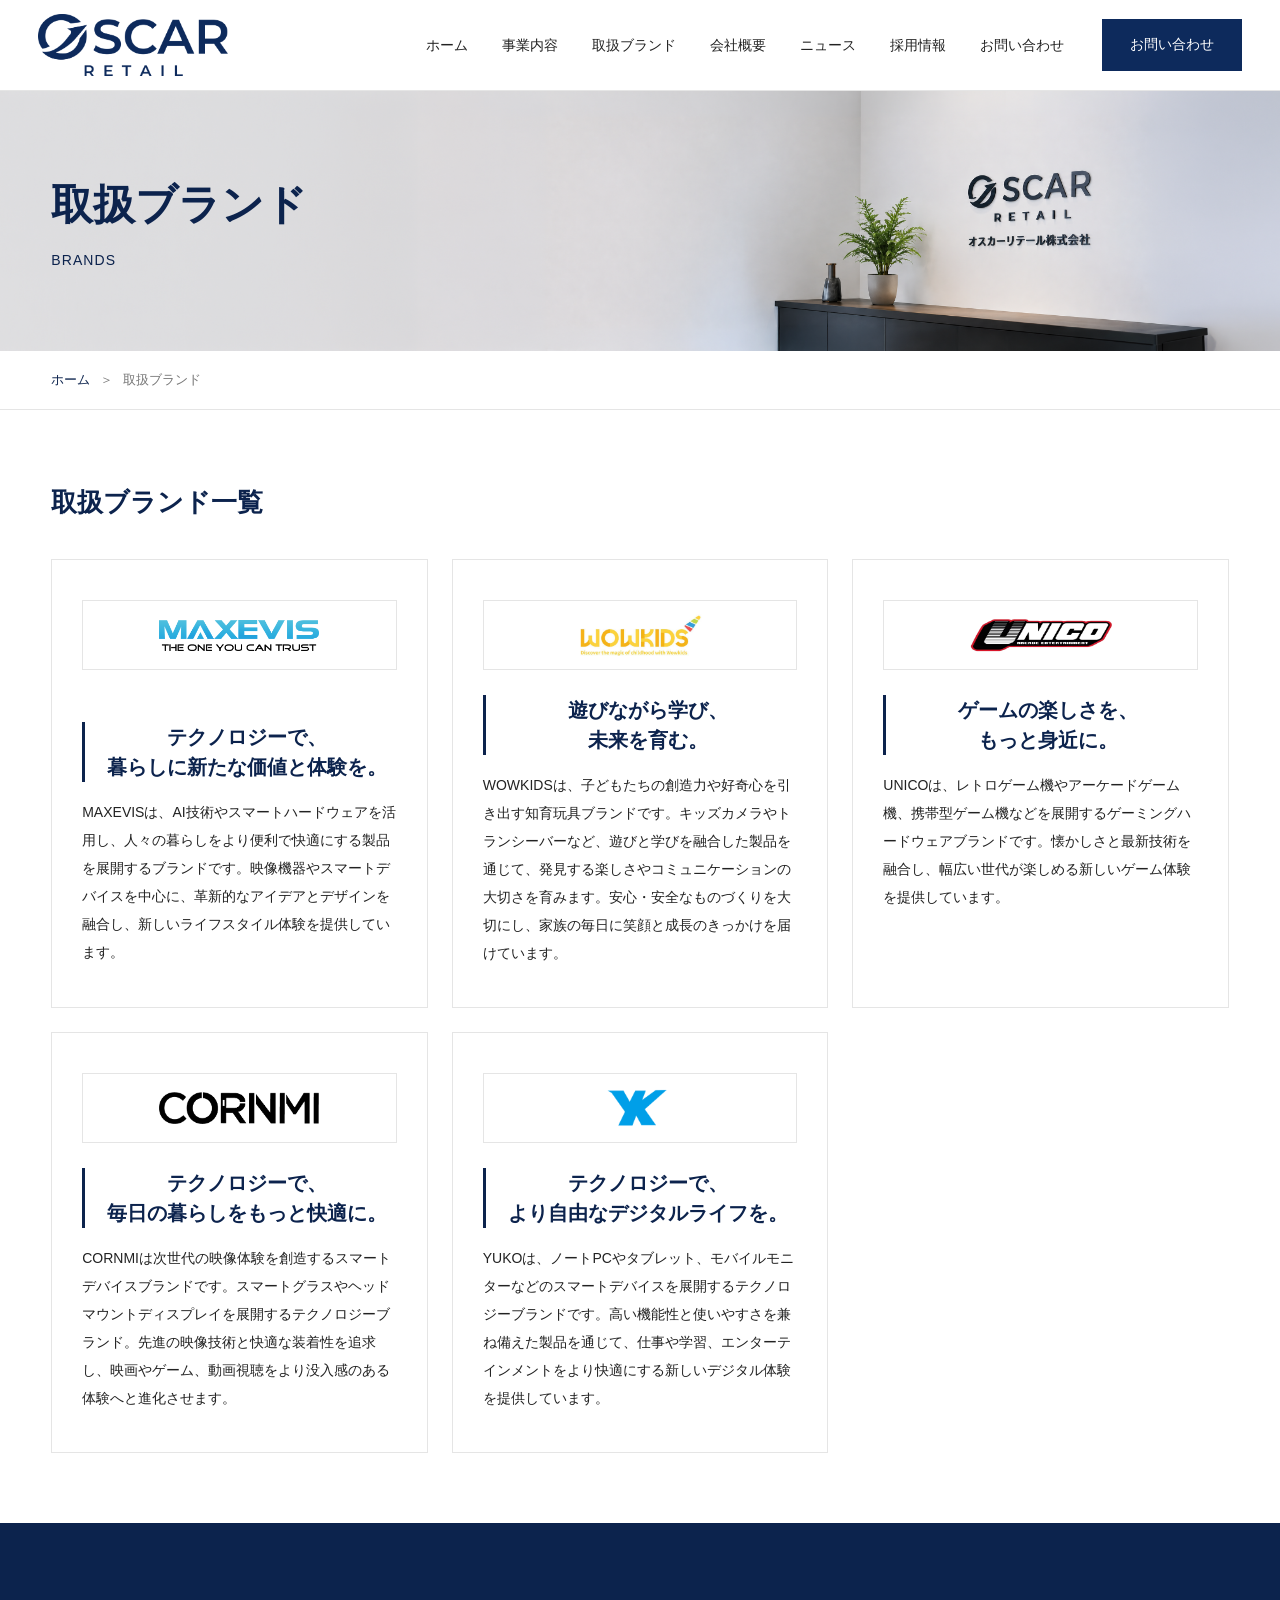
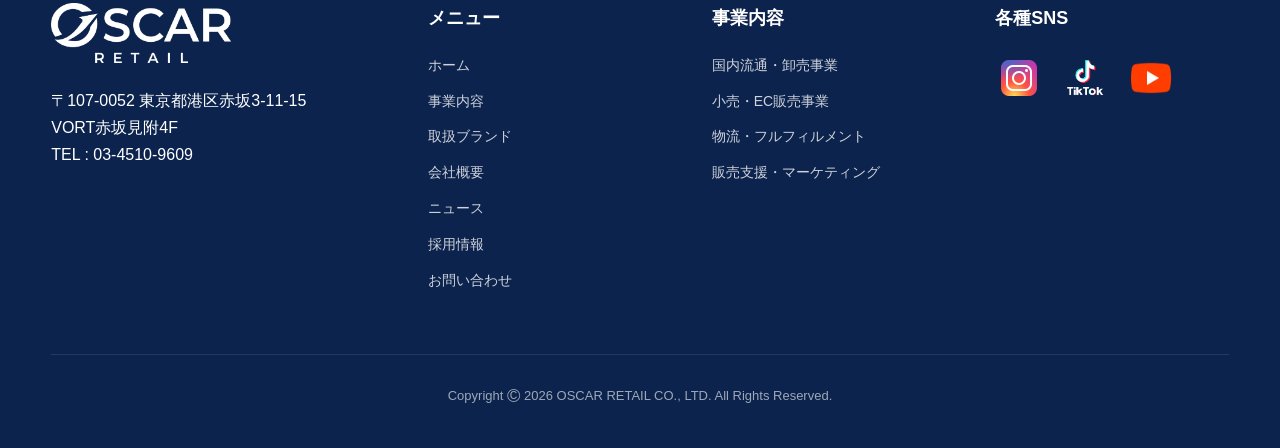
==== commit b0283a4c: "Update brands.html" ====
--- a/brands.html
+++ b/brands.html
@@ -218,7 +218,9 @@
       </div>
 
       <div class="copyright">
-        <p>&copy; 2026 OSCAR RETAIL CO., LTD. All Rights Reserved.</p>
+       <p>
+    Copyright <span class="copy-mark">&copy;</span> 2026 OSCAR RETAIL CO., LTD. All Rights Reserved.
+  </p>
       </div>
 
     </div>
--- a/CSS/style.css
+++ b/CSS/style.css
@@ -562,7 +562,7 @@
   }
 
   .store-card img{
-    height:34px;
+    height:60px;
     margin-bottom:16px;
   }
 
@@ -1085,7 +1085,13 @@
       border-top:1px solid rgba(255,255,255,.1);
       padding-top:30px;
     }
-	
+
+.copy-mark{
+font-size:1.4em;
+  line-height:1;
+  position:relative;
+  top:2px;
+}
 	/* ======================
    footer sns
 ====================== */
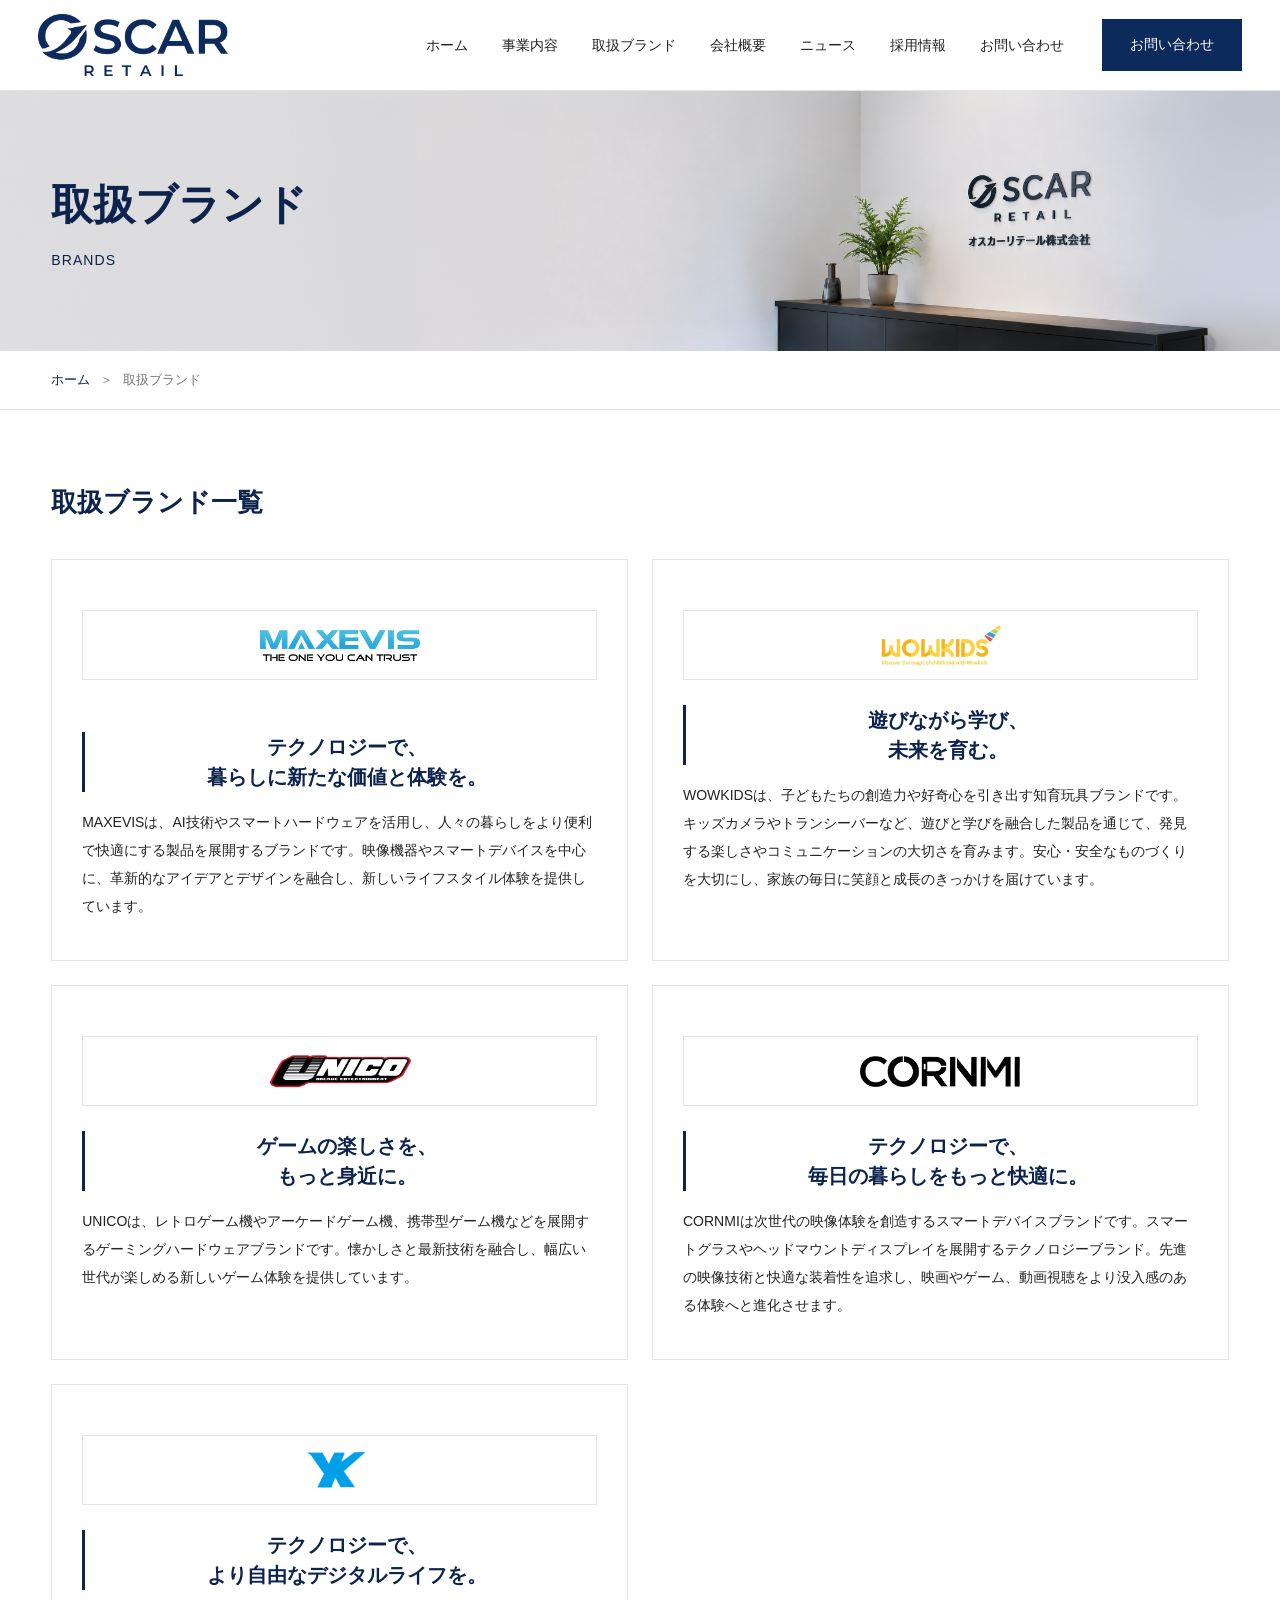
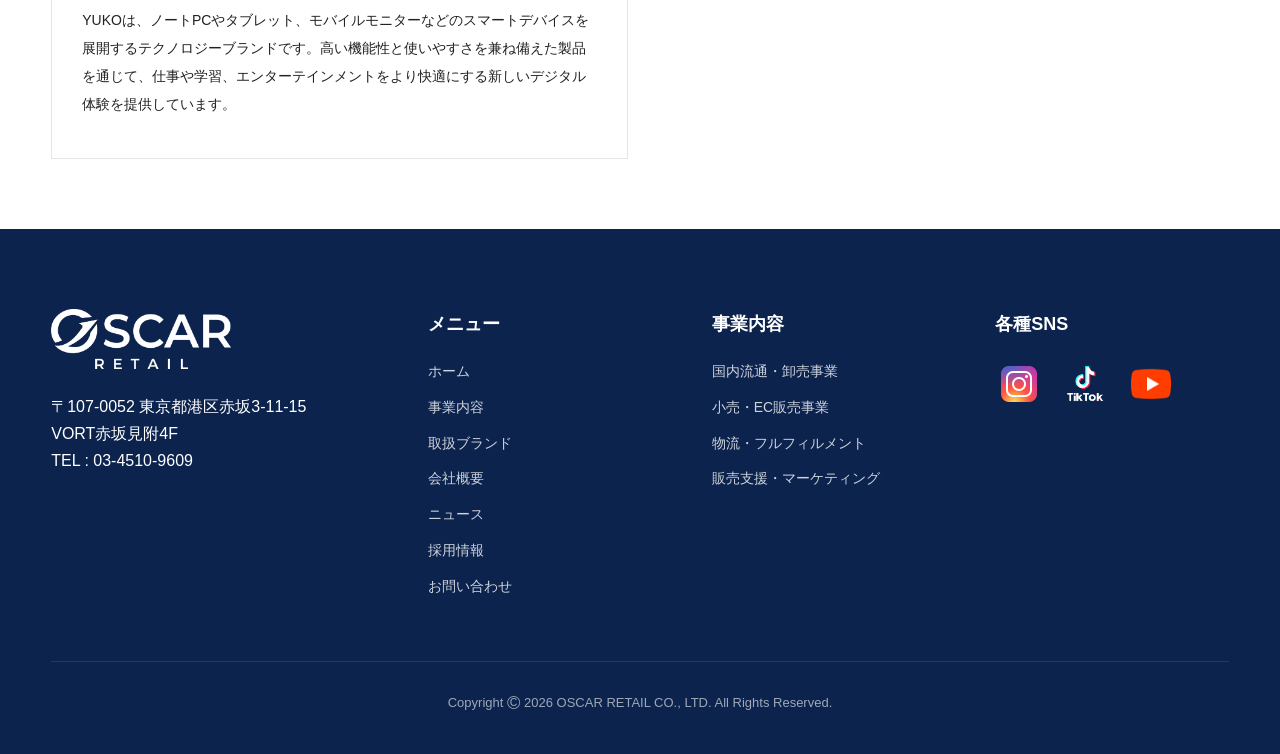
==== commit 0c8627df: "Update brands.html" ====
--- a/brands.html
+++ b/brands.html
@@ -71,7 +71,7 @@
 
     <div class="brand-page-grid">
 
-      <div class="brand-page-card">
+      <div class="brand-page-card" id="maxevis">
 
         <div class="brand-page-logo">
           <img src="images/maxevis_logo.png" alt="MAXEVIS">
@@ -85,7 +85,7 @@
       </div>
 
 
-      <div class="brand-page-card">
+      <div class="brand-page-card" id="wowkids">
 
         <div class="brand-page-logo">
           <img src="images/wowkids_logo.png" alt="WOWKIDS">
@@ -98,7 +98,7 @@
       </div>
 
 
-      <div class="brand-page-card">
+      <div class="brand-page-card" id="unico">
 
         <div class="brand-page-logo">
           <img src="images/unico_logo.png" alt="UNICO">
@@ -111,7 +111,7 @@
       </div>
 
 
-      <div class="brand-page-card">
+      <div class="brand-page-card" id="cornmi">
 
         <div class="brand-page-logo">
           <img src="images/cornmi_logo.png" alt="CORNMI">
@@ -125,7 +125,7 @@
       </div>
 
 
-      <div class="brand-page-card">
+      <div class="brand-page-card" id="yuko">
 
         <div class="brand-page-logo">
           <img src="images/yuko_logo.png" alt="YUKO">
@@ -218,7 +218,7 @@
       </div>
 
       <div class="copyright">
-       <p>
+         <p>
     Copyright <span class="copy-mark">&copy;</span> 2026 OSCAR RETAIL CO., LTD. All Rights Reserved.
   </p>
       </div>
--- a/CSS/style.css
+++ b/CSS/style.css
@@ -119,6 +119,18 @@
   align-items:center;
 }
 
+.slide01{
+  background-image:url("../images/mv.png");
+}
+
+.slide02{
+  background-image:url("../images/mv1.jpg");
+}
+
+.slide03{
+  background-image:url("../images/mv2.jpg");
+}
+
 .hero-slider,
 .hero-slider .slick-list,
 .hero-slider .slick-track,
@@ -159,7 +171,7 @@
   width:min(1200px, 92%);
   margin:0 auto;
 
-  padding-left:60px;
+  padding-left:0;
 }
 
 /* 3dots */
@@ -263,10 +275,27 @@
 /* mobile */
 @media(max-width:768px){
 
+  .slide01{
+    background-image:url("../images/mv-sp.png");
+  }
+
+  .slide02{
+    background-image:url("../images/mv1-sp.jpg");
+  }
+
+  .slide03{
+    background-image:url("../images/mv2-sp.jpg");
+  }
+
   .hero{
-    height:520px;
-
-    background-position:center;
+    height:550px;
+  }
+
+  .hero-slide{
+    background-size:98% auto;
+    background-position:center top;
+    background-repeat:no-repeat;
+    background-color:#f5f7fa;
   }
 
   .hero::before{
@@ -285,21 +314,18 @@
   .hero h1{
     font-size:34px;
     line-height:1.45;
-
     margin-bottom:24px;
   }
 
   .hero p{
     font-size:15px;
     line-height:2;
-
     margin-bottom:32px;
   }
 
   .hero-btn{
     width:220px;
     height:56px;
-
     font-size:14px;
   }
 
@@ -365,7 +391,7 @@
       NEWS
     ====================== */
 
-   .news-list{
+  .news-list{
   display:grid;
   grid-template-columns:1fr 1fr;
   gap:80px;
@@ -375,7 +401,8 @@
 
 .news-column{
   display:grid;
-  gap:16px;
+  gap:14px;
+  align-content:start;
 }
 
 .news-item{
@@ -383,6 +410,20 @@
   grid-template-columns:100px 78px 1fr;
   gap:16px;
   align-items:center;
+
+  color:inherit;
+  text-decoration:none;
+}
+
+.news-item:hover{
+  opacity:.8;
+}
+
+.news-item p{
+  margin:0;
+  font-size:13px;
+  line-height:1.7;
+  color:#333;
 }
 
 .news-date{
@@ -391,12 +432,13 @@
 }
 
 .news-category{
+  width:78px;
   background:#102d63;
   color:#fff;
   text-align:center;
   font-size:11px;
   line-height:1;
-  padding:5px 8px;
+  padding:5px 0;
 }
 
 .news-category-light{
@@ -405,10 +447,8 @@
   border:1px solid #102d63;
 }
 
-.news-item p{
-  font-size:13px;
-  line-height:1.7;
-  color:#333;
+.news-page-item{
+  scroll-margin-top:120px;
 }
 
 @media(max-width:768px){
@@ -1085,13 +1125,14 @@
       border-top:1px solid rgba(255,255,255,.1);
       padding-top:30px;
     }
-
-.copy-mark{
-font-size:1.4em;
+	
+	.copy-mark{
+  font-size:1.4em;
   line-height:1;
   position:relative;
   top:2px;
 }
+	
 	/* ======================
    footer sns
 ====================== */
@@ -2171,7 +2212,7 @@
 
 .brand-page-grid{
   display:grid;
-  grid-template-columns:repeat(3,1fr);
+  grid-template-columns:repeat(2,1fr);
   gap:24px;
 }
 
@@ -2216,6 +2257,11 @@
 
   margin-bottom:16px;
   line-height:1.5;
+}
+
+.brand-page-card{
+  scroll-margin-top:120px;
+  padding-top:50px;
 }
 
 /* responsive */
